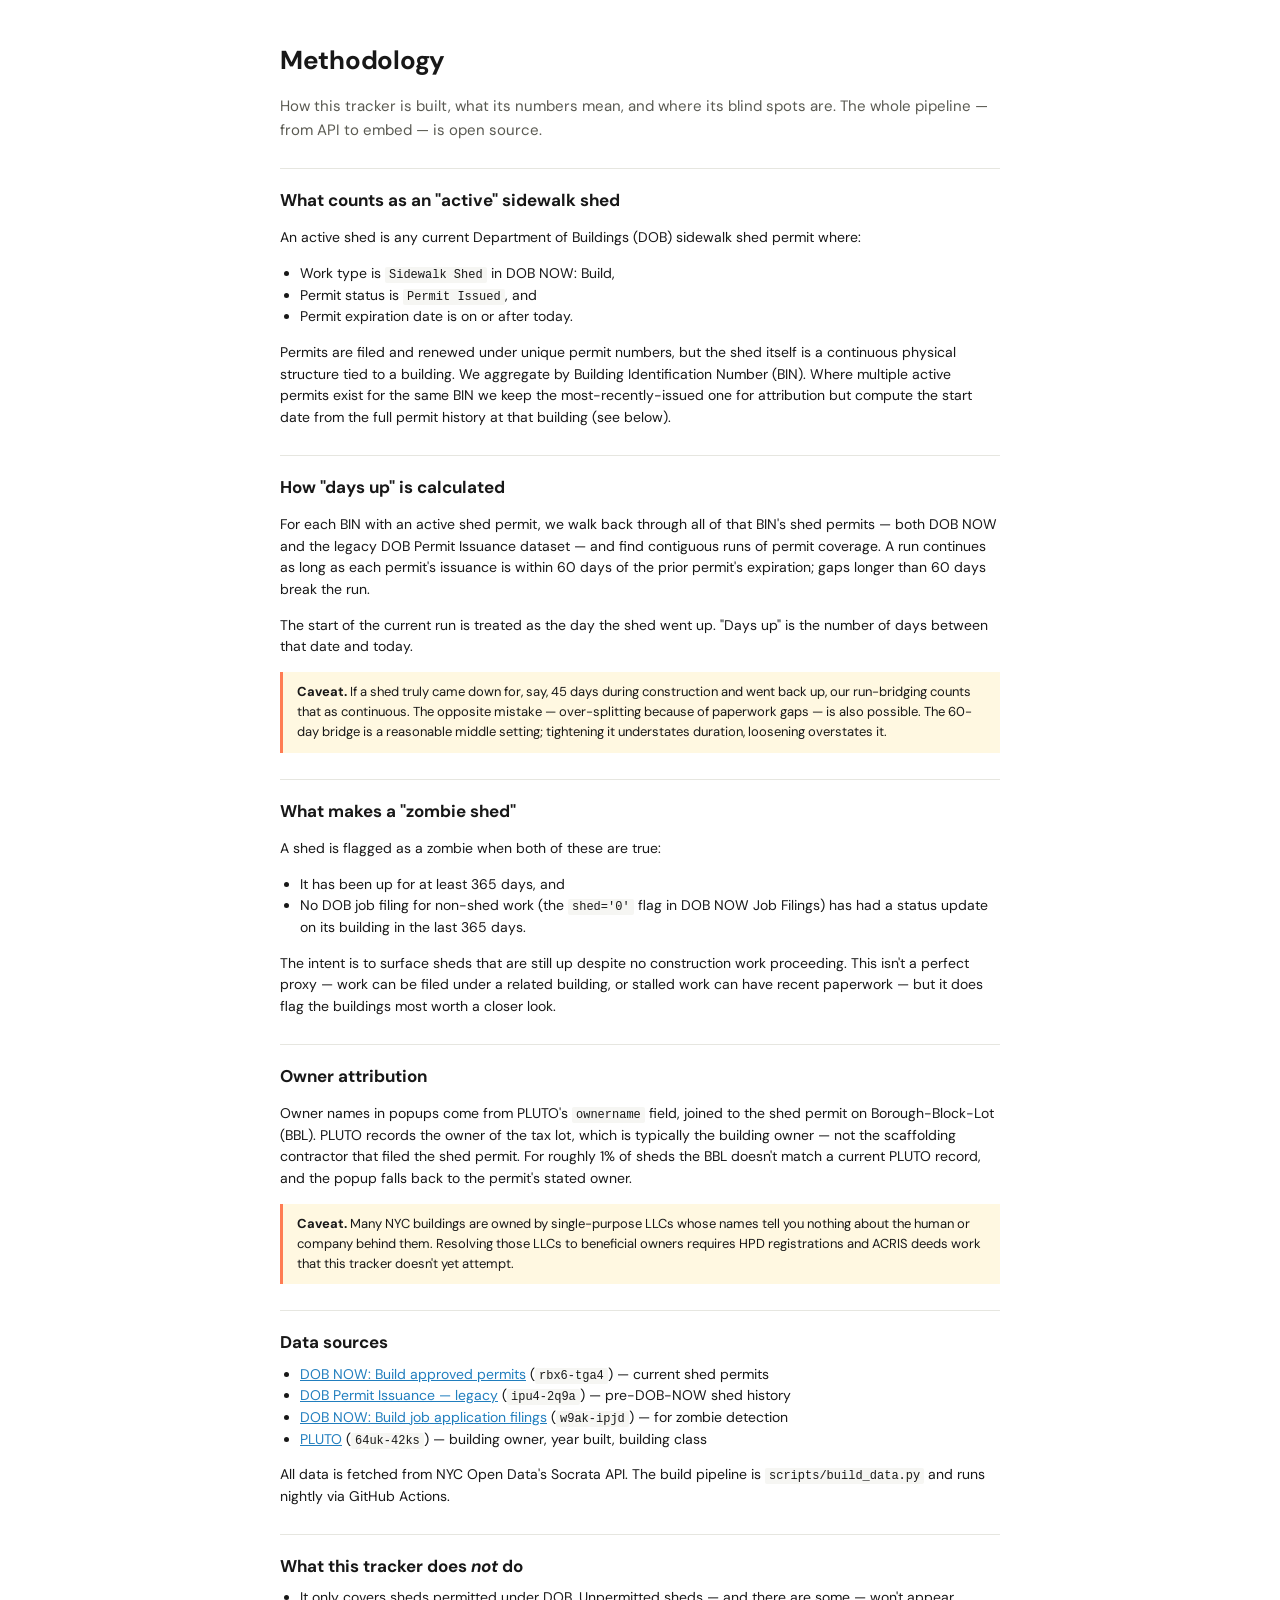
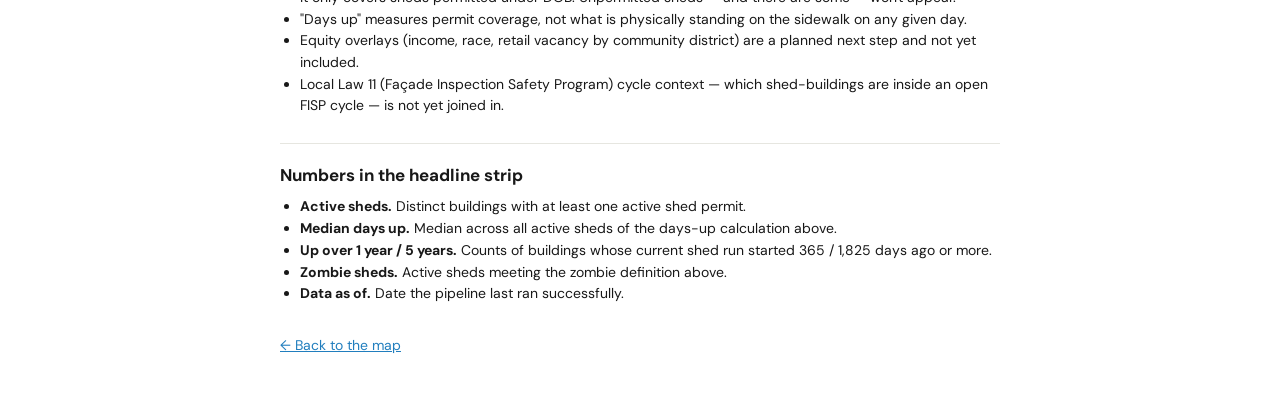
==== methodology.html @ fc4d739d "Initial commit: NYC sidewalk shed tracker Interactive embed mapping every active sidewalk shed in NY" ====
<!doctype html>
<html lang="en">
<head>
<meta charset="utf-8">
<meta name="viewport" content="width=device-width,initial-scale=1">
<title>Methodology — NYC sidewalk shed tracker</title>
<link href="https://fonts.googleapis.com/css2?family=DM+Sans:wght@400;500;600;700&display=swap" rel="stylesheet">
<style>
  body { font-family: 'DM Sans', sans-serif; max-width: 720px; margin: 40px auto; padding: 0 20px; color: #181818; line-height: 1.55; }
  h1 { font-size: 26px; letter-spacing: -0.01em; margin-bottom: 6px; }
  h2 { font-size: 17px; margin: 26px 0 8px; border-top: 1px solid #e6e6e0; padding-top: 18px; }
  h3 { font-size: 14px; margin: 16px 0 4px; color: #5a5a52; text-transform: uppercase; letter-spacing: 0.06em; }
  p, li { font-size: 14px; }
  ul { padding-left: 20px; margin: 6px 0 12px; }
  code { font-family: 'SF Mono', Consolas, monospace; font-size: 12px; background: #f6f6f3; padding: 1px 4px; border-radius: 2px; }
  a { color: #217ebe; }
  .lede { color: #5a5a52; font-size: 15px; }
  .caveat { background: #fff8e1; border-left: 3px solid #ff7c53; padding: 10px 14px; font-size: 13px; margin: 14px 0; }
</style>
</head>
<body>
<h1>Methodology</h1>
<p class="lede">How this tracker is built, what its numbers mean, and where its blind spots are. The whole pipeline — from API to embed — is open source.</p>

<h2>What counts as an "active" sidewalk shed</h2>
<p>An active shed is any current Department of Buildings (DOB) sidewalk shed permit where:</p>
<ul>
  <li>Work type is <code>Sidewalk Shed</code> in DOB NOW: Build,</li>
  <li>Permit status is <code>Permit Issued</code>, and</li>
  <li>Permit expiration date is on or after today.</li>
</ul>
<p>Permits are filed and renewed under unique permit numbers, but the shed itself is a continuous physical structure tied to a building. We aggregate by Building Identification Number (BIN). Where multiple active permits exist for the same BIN we keep the most-recently-issued one for attribution but compute the start date from the full permit history at that building (see below).</p>

<h2>How "days up" is calculated</h2>
<p>For each BIN with an active shed permit, we walk back through all of that BIN's shed permits — both DOB NOW and the legacy DOB Permit Issuance dataset — and find contiguous runs of permit coverage. A run continues as long as each permit's issuance is within 60 days of the prior permit's expiration; gaps longer than 60 days break the run.</p>
<p>The start of the current run is treated as the day the shed went up. "Days up" is the number of days between that date and today.</p>
<div class="caveat"><strong>Caveat.</strong> If a shed truly came down for, say, 45 days during construction and went back up, our run-bridging counts that as continuous. The opposite mistake — over-splitting because of paperwork gaps — is also possible. The 60-day bridge is a reasonable middle setting; tightening it understates duration, loosening overstates it.</div>

<h2>What makes a "zombie shed"</h2>
<p>A shed is flagged as a zombie when both of these are true:</p>
<ul>
  <li>It has been up for at least 365 days, and</li>
  <li>No DOB job filing for non-shed work (the <code>shed='0'</code> flag in DOB NOW Job Filings) has had a status update on its building in the last 365 days.</li>
</ul>
<p>The intent is to surface sheds that are still up despite no construction work proceeding. This isn't a perfect proxy — work can be filed under a related building, or stalled work can have recent paperwork — but it does flag the buildings most worth a closer look.</p>

<h2>Owner attribution</h2>
<p>Owner names in popups come from PLUTO's <code>ownername</code> field, joined to the shed permit on Borough-Block-Lot (BBL). PLUTO records the owner of the tax lot, which is typically the building owner — not the scaffolding contractor that filed the shed permit. For roughly 1% of sheds the BBL doesn't match a current PLUTO record, and the popup falls back to the permit's stated owner.</p>
<div class="caveat"><strong>Caveat.</strong> Many NYC buildings are owned by single-purpose LLCs whose names tell you nothing about the human or company behind them. Resolving those LLCs to beneficial owners requires HPD registrations and ACRIS deeds work that this tracker doesn't yet attempt.</div>

<h2>Data sources</h2>
<ul>
  <li><a href="https://data.cityofnewyork.us/Housing-Development/DOB-NOW-Build-Approved-Permits/rbx6-tga4">DOB NOW: Build approved permits</a> (<code>rbx6-tga4</code>) — current shed permits</li>
  <li><a href="https://data.cityofnewyork.us/Housing-Development/DOB-Permit-Issuance/ipu4-2q9a">DOB Permit Issuance — legacy</a> (<code>ipu4-2q9a</code>) — pre-DOB-NOW shed history</li>
  <li><a href="https://data.cityofnewyork.us/Housing-Development/DOB-NOW-Build-Job-Application-Filings/w9ak-ipjd">DOB NOW: Build job application filings</a> (<code>w9ak-ipjd</code>) — for zombie detection</li>
  <li><a href="https://data.cityofnewyork.us/City-Government/Primary-Land-Use-Tax-Lot-Output-PLUTO-/64uk-42ks">PLUTO</a> (<code>64uk-42ks</code>) — building owner, year built, building class</li>
</ul>
<p>All data is fetched from NYC Open Data's Socrata API. The build pipeline is <code>scripts/build_data.py</code> and runs nightly via GitHub Actions.</p>

<h2>What this tracker does <em>not</em> do</h2>
<ul>
  <li>It only covers sheds permitted under DOB. Unpermitted sheds — and there are some — won't appear.</li>
  <li>"Days up" measures permit coverage, not what is physically standing on the sidewalk on any given day.</li>
  <li>Equity overlays (income, race, retail vacancy by community district) are a planned next step and not yet included.</li>
  <li>Local Law 11 (Façade Inspection Safety Program) cycle context — which shed-buildings are inside an open FISP cycle — is not yet joined in.</li>
</ul>

<h2>Numbers in the headline strip</h2>
<ul>
  <li><strong>Active sheds.</strong> Distinct buildings with at least one active shed permit.</li>
  <li><strong>Median days up.</strong> Median across all active sheds of the days-up calculation above.</li>
  <li><strong>Up over 1 year / 5 years.</strong> Counts of buildings whose current shed run started 365 / 1,825 days ago or more.</li>
  <li><strong>Zombie sheds.</strong> Active sheds meeting the zombie definition above.</li>
  <li><strong>Data as of.</strong> Date the pipeline last ran successfully.</li>
</ul>

<p style="margin-top: 30px"><a href="index.html">← Back to the map</a></p>
</body>
</html>
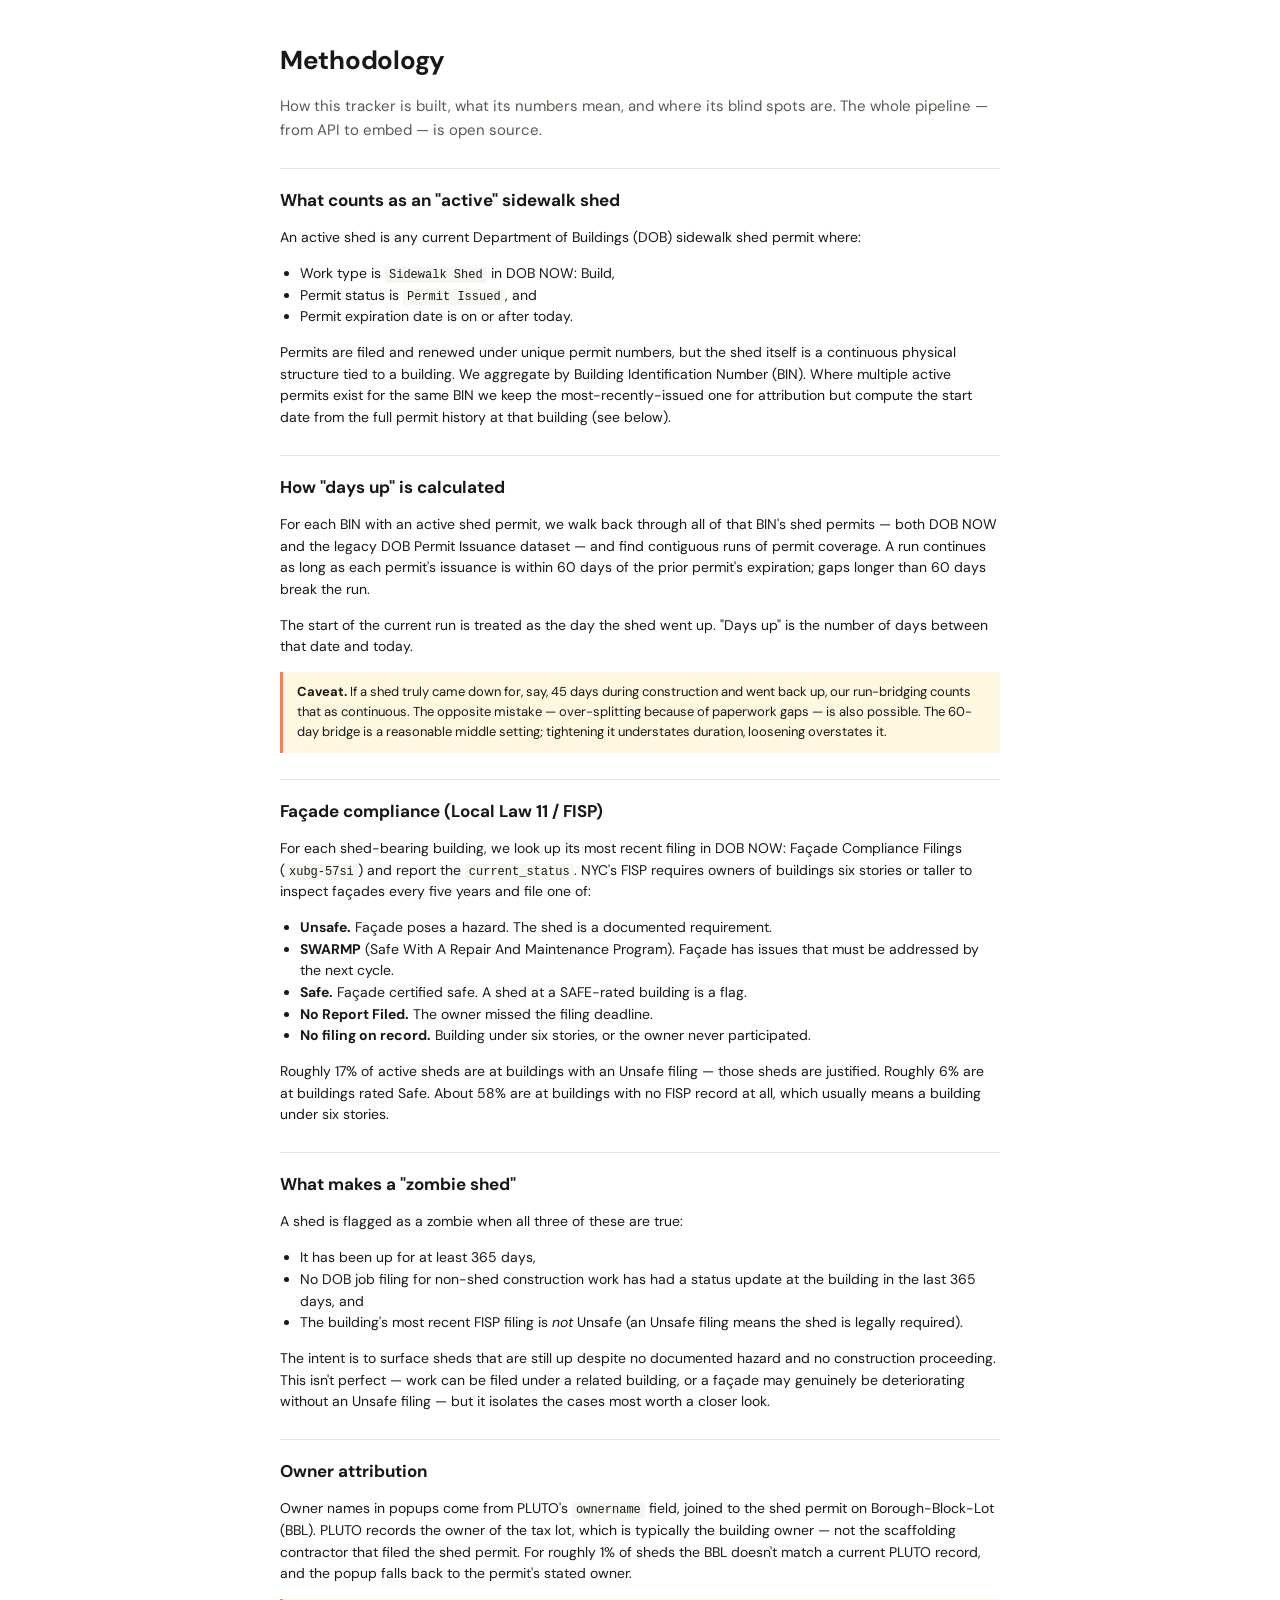
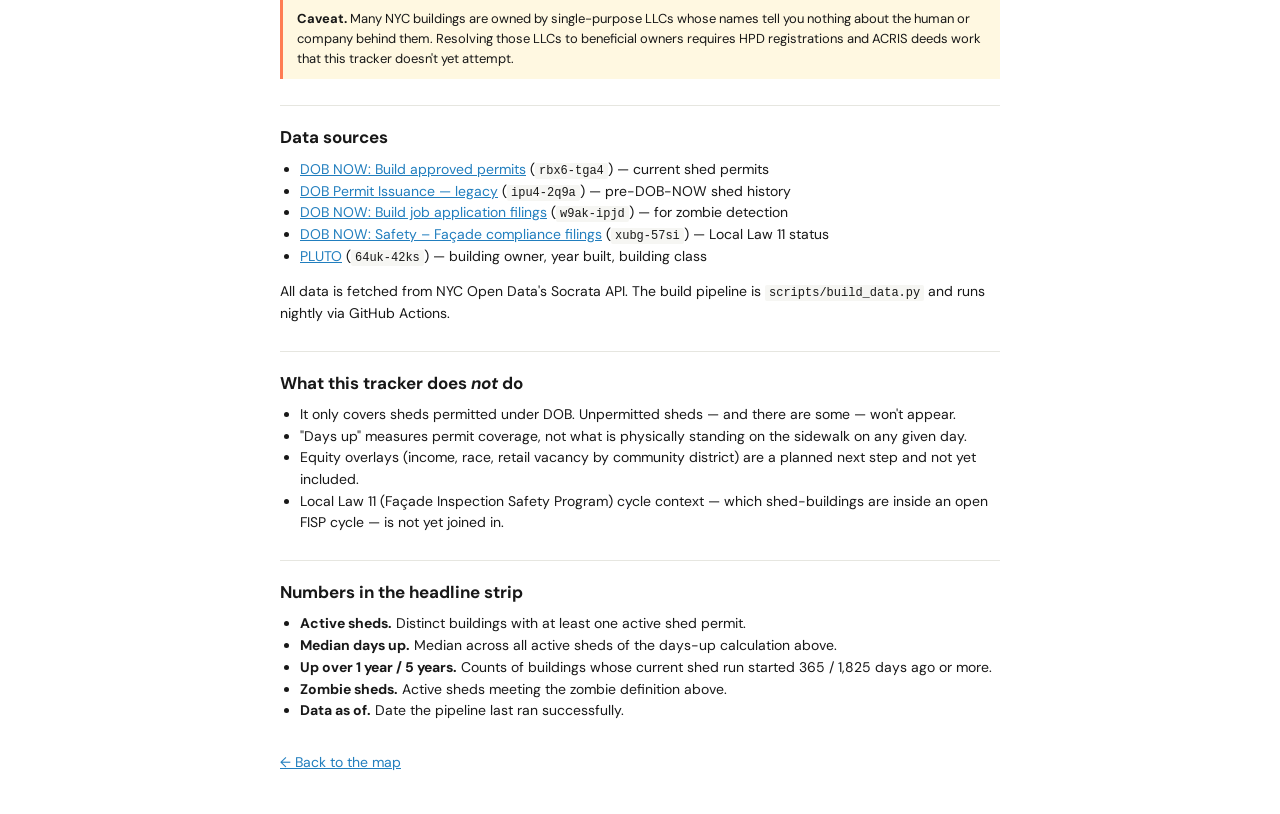
==== commit 5d2313c8: "Add FISP, distress signals, trend, findings - FISP / Local Law 11 façade-compliance status joined pe" ====
--- a/methodology.html
+++ b/methodology.html
@@ -36,13 +36,25 @@
 <p>The start of the current run is treated as the day the shed went up. "Days up" is the number of days between that date and today.</p>
 <div class="caveat"><strong>Caveat.</strong> If a shed truly came down for, say, 45 days during construction and went back up, our run-bridging counts that as continuous. The opposite mistake — over-splitting because of paperwork gaps — is also possible. The 60-day bridge is a reasonable middle setting; tightening it understates duration, loosening overstates it.</div>
 
+<h2>Façade compliance (Local Law 11 / FISP)</h2>
+<p>For each shed-bearing building, we look up its most recent filing in DOB NOW: Façade Compliance Filings (<code>xubg-57si</code>) and report the <code>current_status</code>. NYC's FISP requires owners of buildings six stories or taller to inspect façades every five years and file one of:</p>
+<ul>
+  <li><strong>Unsafe.</strong> Façade poses a hazard. The shed is a documented requirement.</li>
+  <li><strong>SWARMP</strong> (Safe With A Repair And Maintenance Program). Façade has issues that must be addressed by the next cycle.</li>
+  <li><strong>Safe.</strong> Façade certified safe. A shed at a SAFE-rated building is a flag.</li>
+  <li><strong>No Report Filed.</strong> The owner missed the filing deadline.</li>
+  <li><strong>No filing on record.</strong> Building under six stories, or the owner never participated.</li>
+</ul>
+<p>Roughly 17% of active sheds are at buildings with an Unsafe filing — those sheds are justified. Roughly 6% are at buildings rated Safe. About 58% are at buildings with no FISP record at all, which usually means a building under six stories.</p>
+
 <h2>What makes a "zombie shed"</h2>
-<p>A shed is flagged as a zombie when both of these are true:</p>
+<p>A shed is flagged as a zombie when all three of these are true:</p>
 <ul>
-  <li>It has been up for at least 365 days, and</li>
-  <li>No DOB job filing for non-shed work (the <code>shed='0'</code> flag in DOB NOW Job Filings) has had a status update on its building in the last 365 days.</li>
+  <li>It has been up for at least 365 days,</li>
+  <li>No DOB job filing for non-shed construction work has had a status update at the building in the last 365 days, and</li>
+  <li>The building's most recent FISP filing is <em>not</em> Unsafe (an Unsafe filing means the shed is legally required).</li>
 </ul>
-<p>The intent is to surface sheds that are still up despite no construction work proceeding. This isn't a perfect proxy — work can be filed under a related building, or stalled work can have recent paperwork — but it does flag the buildings most worth a closer look.</p>
+<p>The intent is to surface sheds that are still up despite no documented hazard and no construction proceeding. This isn't perfect — work can be filed under a related building, or a façade may genuinely be deteriorating without an Unsafe filing — but it isolates the cases most worth a closer look.</p>
 
 <h2>Owner attribution</h2>
 <p>Owner names in popups come from PLUTO's <code>ownername</code> field, joined to the shed permit on Borough-Block-Lot (BBL). PLUTO records the owner of the tax lot, which is typically the building owner — not the scaffolding contractor that filed the shed permit. For roughly 1% of sheds the BBL doesn't match a current PLUTO record, and the popup falls back to the permit's stated owner.</p>
@@ -53,6 +65,7 @@
   <li><a href="https://data.cityofnewyork.us/Housing-Development/DOB-NOW-Build-Approved-Permits/rbx6-tga4">DOB NOW: Build approved permits</a> (<code>rbx6-tga4</code>) — current shed permits</li>
   <li><a href="https://data.cityofnewyork.us/Housing-Development/DOB-Permit-Issuance/ipu4-2q9a">DOB Permit Issuance — legacy</a> (<code>ipu4-2q9a</code>) — pre-DOB-NOW shed history</li>
   <li><a href="https://data.cityofnewyork.us/Housing-Development/DOB-NOW-Build-Job-Application-Filings/w9ak-ipjd">DOB NOW: Build job application filings</a> (<code>w9ak-ipjd</code>) — for zombie detection</li>
+  <li><a href="https://data.cityofnewyork.us/Housing-Development/DOB-NOW-Safety-Facades-Compliance-Filings/xubg-57si">DOB NOW: Safety – Façade compliance filings</a> (<code>xubg-57si</code>) — Local Law 11 status</li>
   <li><a href="https://data.cityofnewyork.us/City-Government/Primary-Land-Use-Tax-Lot-Output-PLUTO-/64uk-42ks">PLUTO</a> (<code>64uk-42ks</code>) — building owner, year built, building class</li>
 </ul>
 <p>All data is fetched from NYC Open Data's Socrata API. The build pipeline is <code>scripts/build_data.py</code> and runs nightly via GitHub Actions.</p>
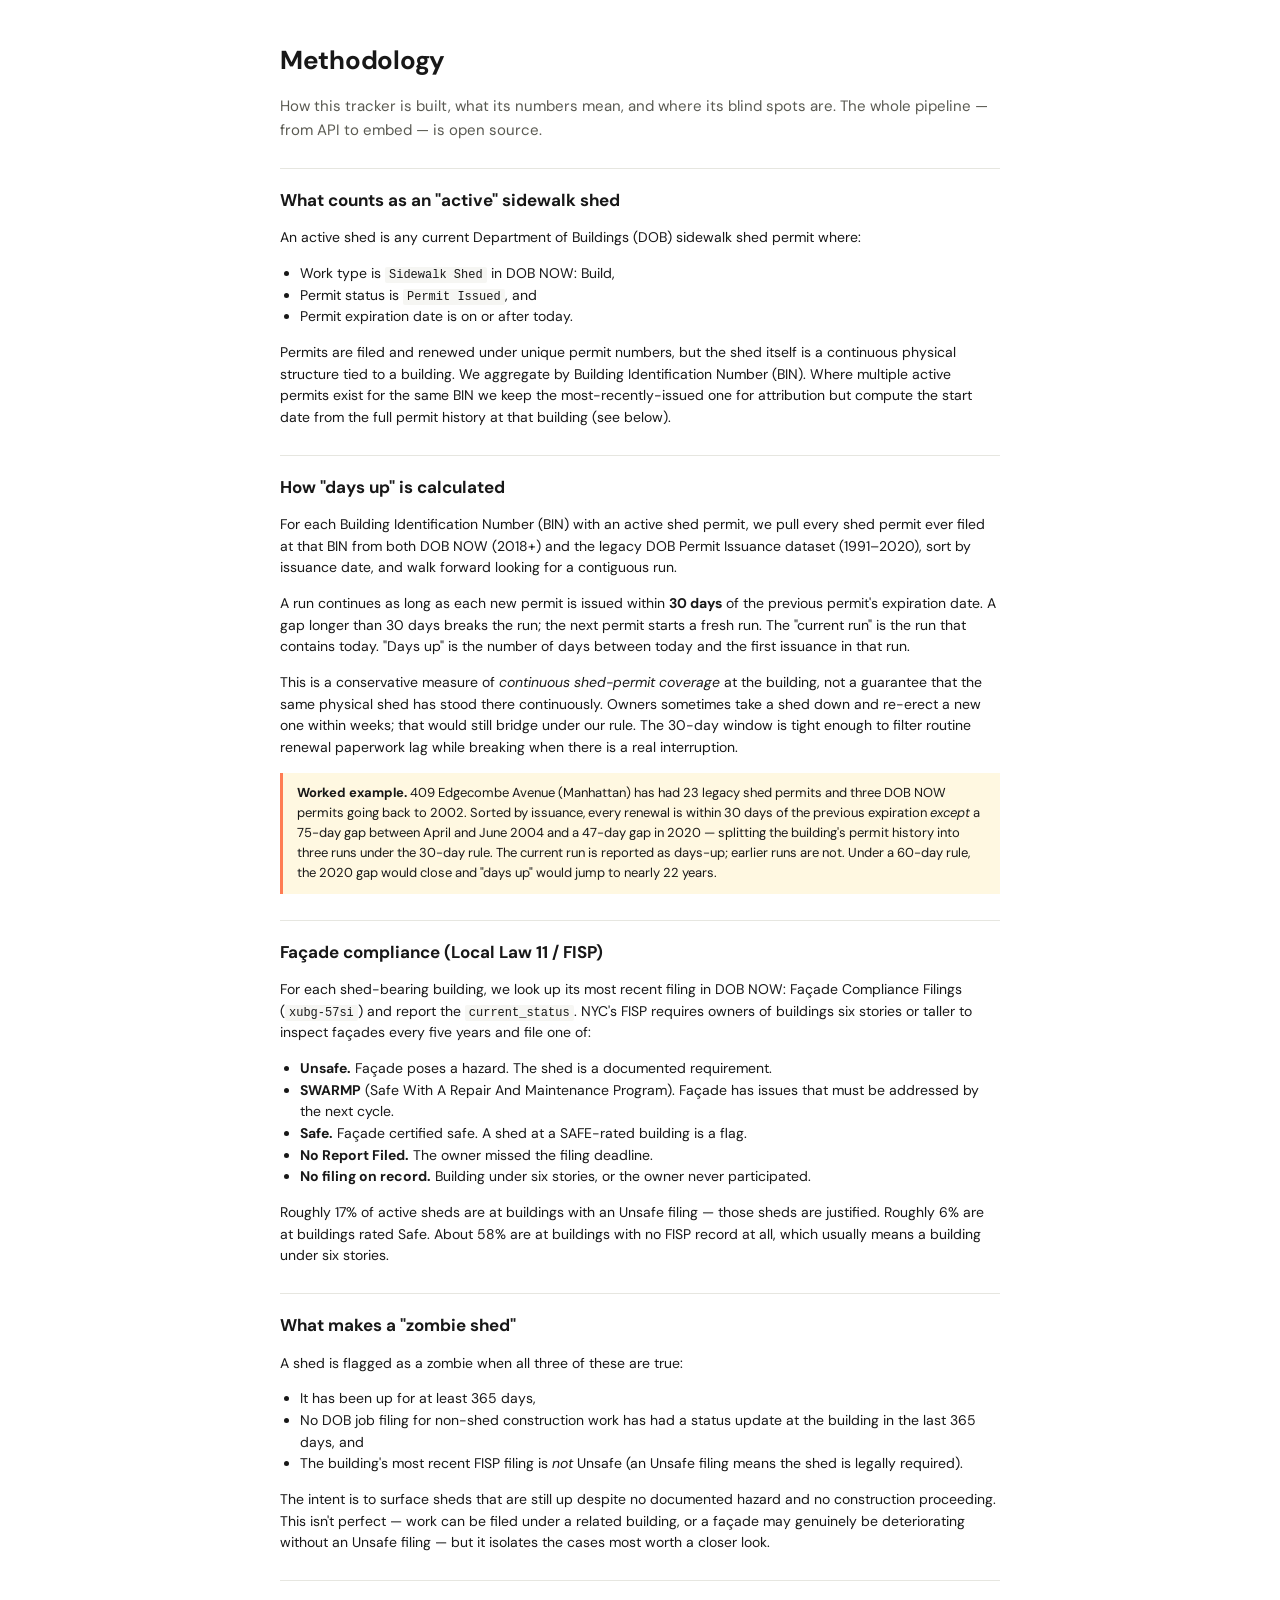
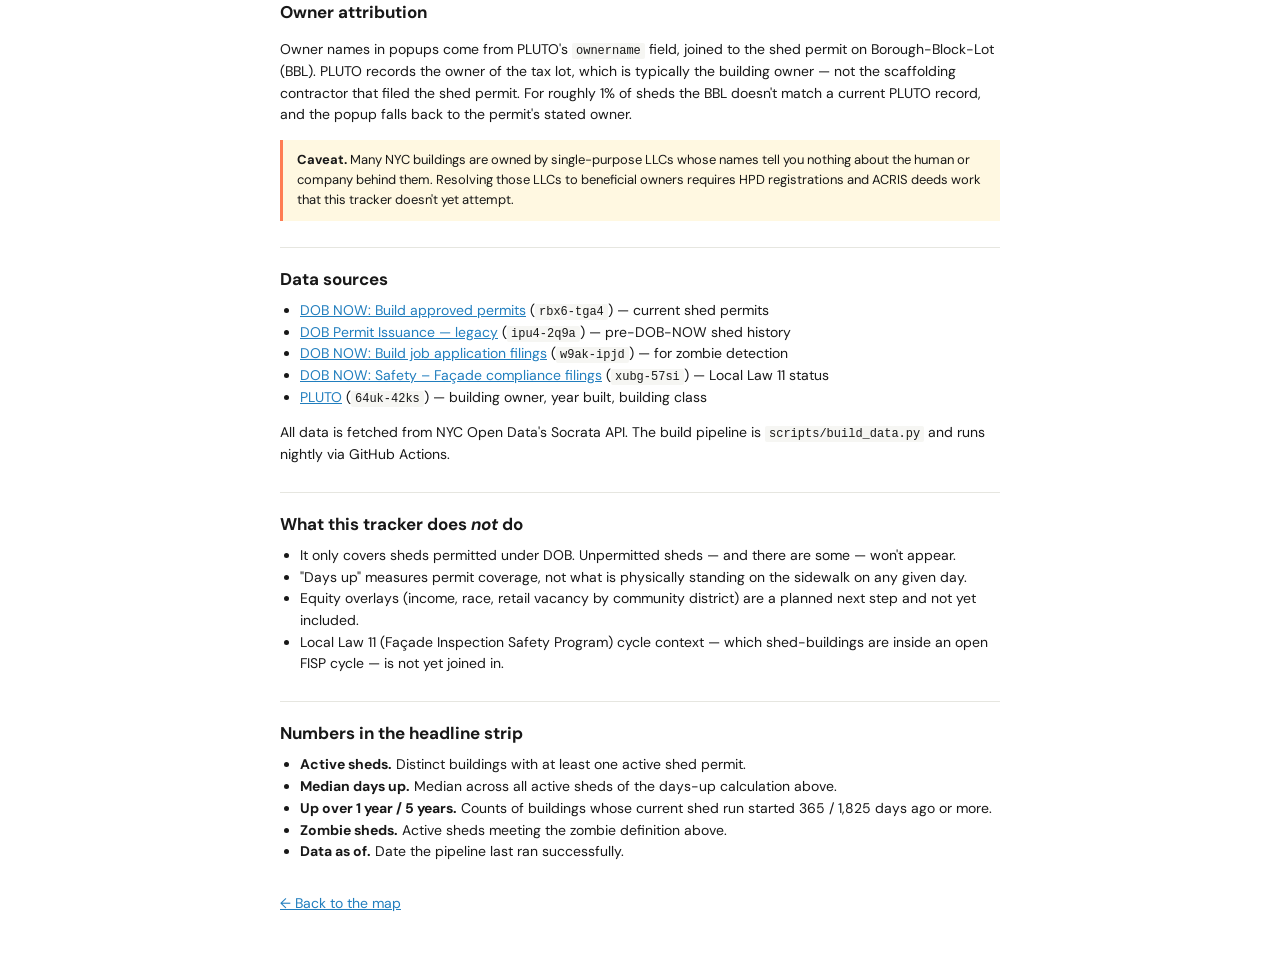
==== commit 46b10058: "Accuracy pass: parse legacy dates, tighten gap-bridge, honest framing The legacy DOB Permit Issuance" ====
--- a/methodology.html
+++ b/methodology.html
@@ -32,9 +32,10 @@
 <p>Permits are filed and renewed under unique permit numbers, but the shed itself is a continuous physical structure tied to a building. We aggregate by Building Identification Number (BIN). Where multiple active permits exist for the same BIN we keep the most-recently-issued one for attribution but compute the start date from the full permit history at that building (see below).</p>
 
 <h2>How "days up" is calculated</h2>
-<p>For each BIN with an active shed permit, we walk back through all of that BIN's shed permits — both DOB NOW and the legacy DOB Permit Issuance dataset — and find contiguous runs of permit coverage. A run continues as long as each permit's issuance is within 60 days of the prior permit's expiration; gaps longer than 60 days break the run.</p>
-<p>The start of the current run is treated as the day the shed went up. "Days up" is the number of days between that date and today.</p>
-<div class="caveat"><strong>Caveat.</strong> If a shed truly came down for, say, 45 days during construction and went back up, our run-bridging counts that as continuous. The opposite mistake — over-splitting because of paperwork gaps — is also possible. The 60-day bridge is a reasonable middle setting; tightening it understates duration, loosening overstates it.</div>
+<p>For each Building Identification Number (BIN) with an active shed permit, we pull every shed permit ever filed at that BIN from both DOB NOW (2018+) and the legacy DOB Permit Issuance dataset (1991–2020), sort by issuance date, and walk forward looking for a contiguous run.</p>
+<p>A run continues as long as each new permit is issued within <strong>30 days</strong> of the previous permit's expiration date. A gap longer than 30 days breaks the run; the next permit starts a fresh run. The "current run" is the run that contains today. "Days up" is the number of days between today and the first issuance in that run.</p>
+<p>This is a conservative measure of <em>continuous shed-permit coverage</em> at the building, not a guarantee that the same physical shed has stood there continuously. Owners sometimes take a shed down and re-erect a new one within weeks; that would still bridge under our rule. The 30-day window is tight enough to filter routine renewal paperwork lag while breaking when there is a real interruption.</p>
+<div class="caveat"><strong>Worked example.</strong> 409 Edgecombe Avenue (Manhattan) has had 23 legacy shed permits and three DOB NOW permits going back to 2002. Sorted by issuance, every renewal is within 30 days of the previous expiration <em>except</em> a 75-day gap between April and June 2004 and a 47-day gap in 2020 — splitting the building's permit history into three runs under the 30-day rule. The current run is reported as days-up; earlier runs are not. Under a 60-day rule, the 2020 gap would close and "days up" would jump to nearly 22 years.</div>
 
 <h2>Façade compliance (Local Law 11 / FISP)</h2>
 <p>For each shed-bearing building, we look up its most recent filing in DOB NOW: Façade Compliance Filings (<code>xubg-57si</code>) and report the <code>current_status</code>. NYC's FISP requires owners of buildings six stories or taller to inspect façades every five years and file one of:</p>
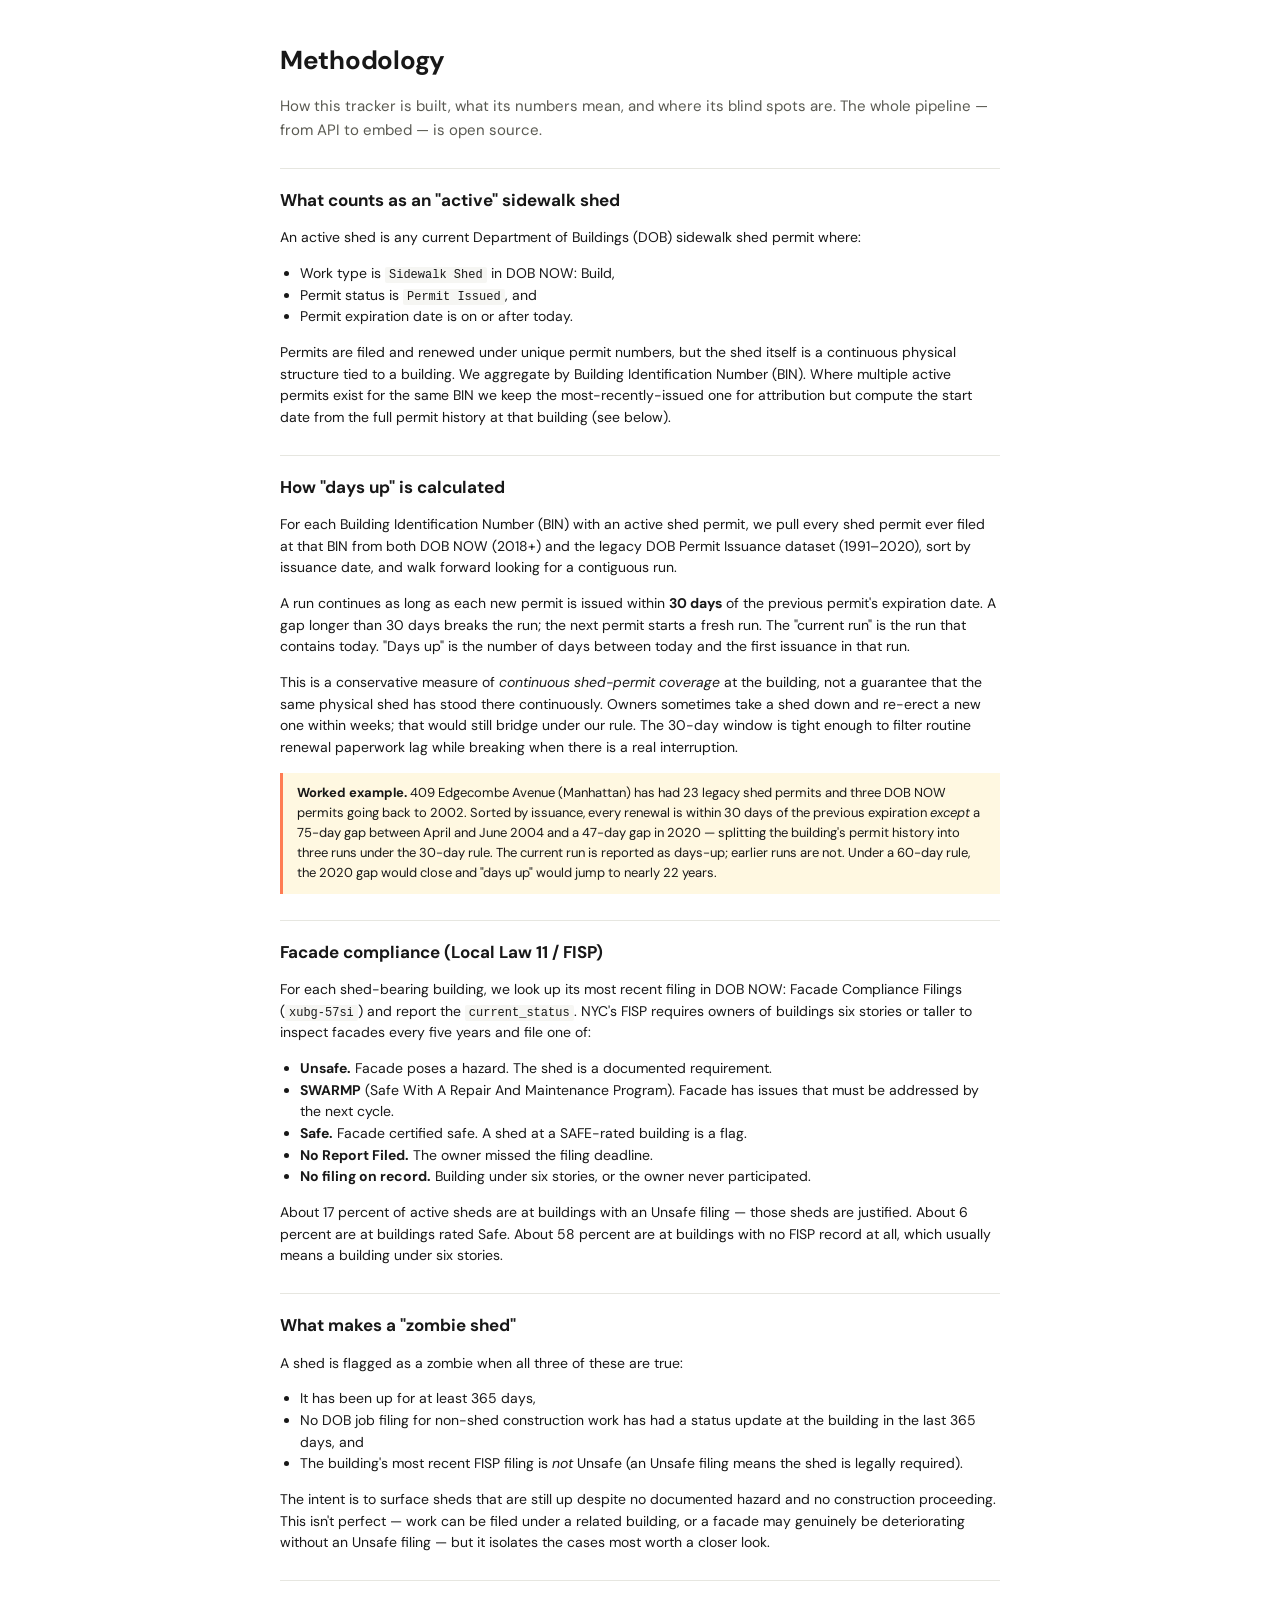
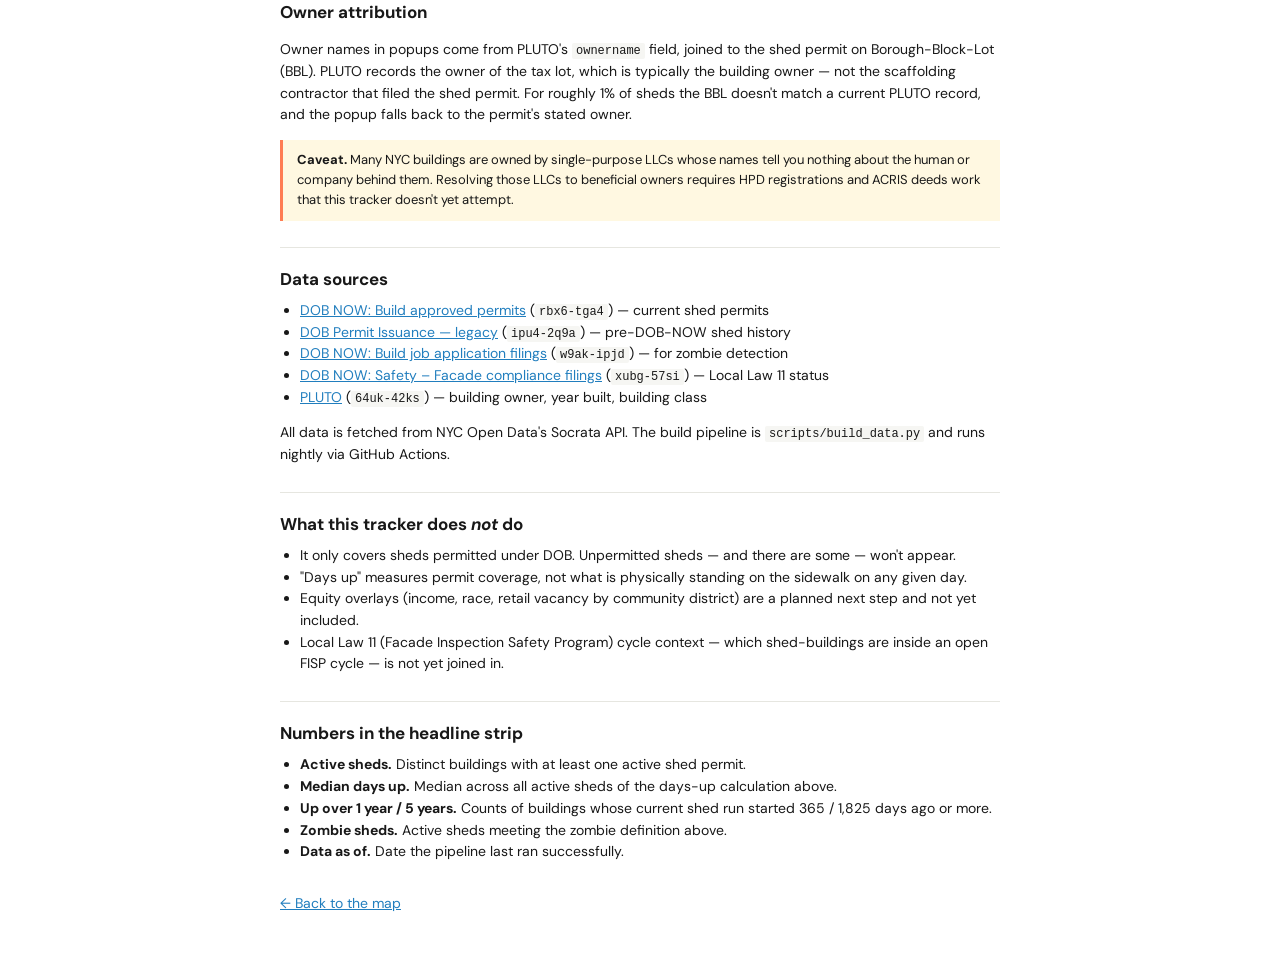
==== commit 41303628: "Vital City editorial treatment + AP-style text sweep Hero band redesigned in Vital City's signature " ====
--- a/methodology.html
+++ b/methodology.html
@@ -37,16 +37,16 @@
 <p>This is a conservative measure of <em>continuous shed-permit coverage</em> at the building, not a guarantee that the same physical shed has stood there continuously. Owners sometimes take a shed down and re-erect a new one within weeks; that would still bridge under our rule. The 30-day window is tight enough to filter routine renewal paperwork lag while breaking when there is a real interruption.</p>
 <div class="caveat"><strong>Worked example.</strong> 409 Edgecombe Avenue (Manhattan) has had 23 legacy shed permits and three DOB NOW permits going back to 2002. Sorted by issuance, every renewal is within 30 days of the previous expiration <em>except</em> a 75-day gap between April and June 2004 and a 47-day gap in 2020 — splitting the building's permit history into three runs under the 30-day rule. The current run is reported as days-up; earlier runs are not. Under a 60-day rule, the 2020 gap would close and "days up" would jump to nearly 22 years.</div>
 
-<h2>Façade compliance (Local Law 11 / FISP)</h2>
-<p>For each shed-bearing building, we look up its most recent filing in DOB NOW: Façade Compliance Filings (<code>xubg-57si</code>) and report the <code>current_status</code>. NYC's FISP requires owners of buildings six stories or taller to inspect façades every five years and file one of:</p>
+<h2>Facade compliance (Local Law 11 / FISP)</h2>
+<p>For each shed-bearing building, we look up its most recent filing in DOB NOW: Facade Compliance Filings (<code>xubg-57si</code>) and report the <code>current_status</code>. NYC's FISP requires owners of buildings six stories or taller to inspect facades every five years and file one of:</p>
 <ul>
-  <li><strong>Unsafe.</strong> Façade poses a hazard. The shed is a documented requirement.</li>
-  <li><strong>SWARMP</strong> (Safe With A Repair And Maintenance Program). Façade has issues that must be addressed by the next cycle.</li>
-  <li><strong>Safe.</strong> Façade certified safe. A shed at a SAFE-rated building is a flag.</li>
+  <li><strong>Unsafe.</strong> Facade poses a hazard. The shed is a documented requirement.</li>
+  <li><strong>SWARMP</strong> (Safe With A Repair And Maintenance Program). Facade has issues that must be addressed by the next cycle.</li>
+  <li><strong>Safe.</strong> Facade certified safe. A shed at a SAFE-rated building is a flag.</li>
   <li><strong>No Report Filed.</strong> The owner missed the filing deadline.</li>
   <li><strong>No filing on record.</strong> Building under six stories, or the owner never participated.</li>
 </ul>
-<p>Roughly 17% of active sheds are at buildings with an Unsafe filing — those sheds are justified. Roughly 6% are at buildings rated Safe. About 58% are at buildings with no FISP record at all, which usually means a building under six stories.</p>
+<p>About 17 percent of active sheds are at buildings with an Unsafe filing — those sheds are justified. About 6 percent are at buildings rated Safe. About 58 percent are at buildings with no FISP record at all, which usually means a building under six stories.</p>
 
 <h2>What makes a "zombie shed"</h2>
 <p>A shed is flagged as a zombie when all three of these are true:</p>
@@ -55,7 +55,7 @@
   <li>No DOB job filing for non-shed construction work has had a status update at the building in the last 365 days, and</li>
   <li>The building's most recent FISP filing is <em>not</em> Unsafe (an Unsafe filing means the shed is legally required).</li>
 </ul>
-<p>The intent is to surface sheds that are still up despite no documented hazard and no construction proceeding. This isn't perfect — work can be filed under a related building, or a façade may genuinely be deteriorating without an Unsafe filing — but it isolates the cases most worth a closer look.</p>
+<p>The intent is to surface sheds that are still up despite no documented hazard and no construction proceeding. This isn't perfect — work can be filed under a related building, or a facade may genuinely be deteriorating without an Unsafe filing — but it isolates the cases most worth a closer look.</p>
 
 <h2>Owner attribution</h2>
 <p>Owner names in popups come from PLUTO's <code>ownername</code> field, joined to the shed permit on Borough-Block-Lot (BBL). PLUTO records the owner of the tax lot, which is typically the building owner — not the scaffolding contractor that filed the shed permit. For roughly 1% of sheds the BBL doesn't match a current PLUTO record, and the popup falls back to the permit's stated owner.</p>
@@ -66,7 +66,7 @@
   <li><a href="https://data.cityofnewyork.us/Housing-Development/DOB-NOW-Build-Approved-Permits/rbx6-tga4">DOB NOW: Build approved permits</a> (<code>rbx6-tga4</code>) — current shed permits</li>
   <li><a href="https://data.cityofnewyork.us/Housing-Development/DOB-Permit-Issuance/ipu4-2q9a">DOB Permit Issuance — legacy</a> (<code>ipu4-2q9a</code>) — pre-DOB-NOW shed history</li>
   <li><a href="https://data.cityofnewyork.us/Housing-Development/DOB-NOW-Build-Job-Application-Filings/w9ak-ipjd">DOB NOW: Build job application filings</a> (<code>w9ak-ipjd</code>) — for zombie detection</li>
-  <li><a href="https://data.cityofnewyork.us/Housing-Development/DOB-NOW-Safety-Facades-Compliance-Filings/xubg-57si">DOB NOW: Safety – Façade compliance filings</a> (<code>xubg-57si</code>) — Local Law 11 status</li>
+  <li><a href="https://data.cityofnewyork.us/Housing-Development/DOB-NOW-Safety-Facades-Compliance-Filings/xubg-57si">DOB NOW: Safety – Facade compliance filings</a> (<code>xubg-57si</code>) — Local Law 11 status</li>
   <li><a href="https://data.cityofnewyork.us/City-Government/Primary-Land-Use-Tax-Lot-Output-PLUTO-/64uk-42ks">PLUTO</a> (<code>64uk-42ks</code>) — building owner, year built, building class</li>
 </ul>
 <p>All data is fetched from NYC Open Data's Socrata API. The build pipeline is <code>scripts/build_data.py</code> and runs nightly via GitHub Actions.</p>
@@ -76,7 +76,7 @@
   <li>It only covers sheds permitted under DOB. Unpermitted sheds — and there are some — won't appear.</li>
   <li>"Days up" measures permit coverage, not what is physically standing on the sidewalk on any given day.</li>
   <li>Equity overlays (income, race, retail vacancy by community district) are a planned next step and not yet included.</li>
-  <li>Local Law 11 (Façade Inspection Safety Program) cycle context — which shed-buildings are inside an open FISP cycle — is not yet joined in.</li>
+  <li>Local Law 11 (Facade Inspection Safety Program) cycle context — which shed-buildings are inside an open FISP cycle — is not yet joined in.</li>
 </ul>
 
 <h2>Numbers in the headline strip</h2>
